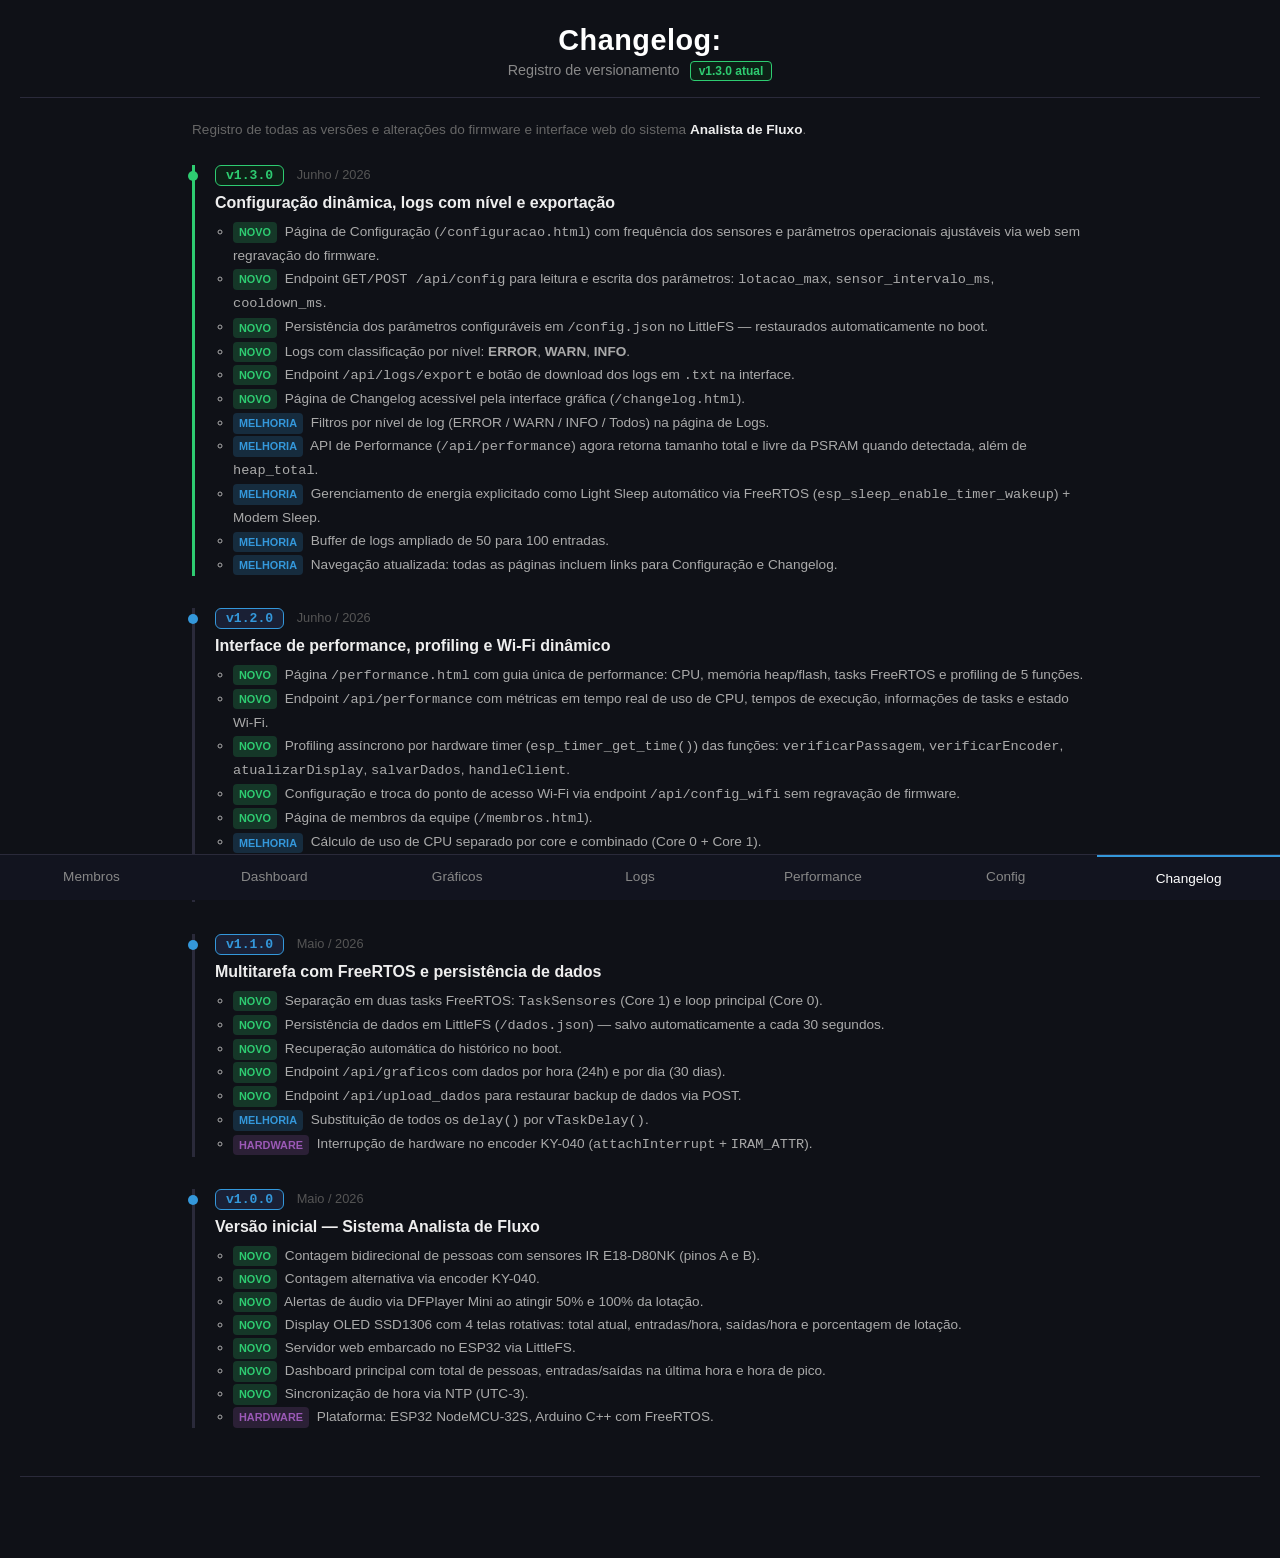
==== meu_projeto/data/changelog.html @ 3bee4d6a "Projeto estado atual 11/06" ====
<!DOCTYPE html>
<html lang="pt-BR">
<head>
  <meta charset="UTF-8">
  <meta name="viewport" content="width=device-width, initial-scale=1.0">
  <title>Changelog</title>
  <link rel="stylesheet" href="style.css">
  <style>
    .changelog-lista { list-style: none; padding: 0; margin: 0; }
    .changelog-entrada {
      border-left: 3px solid #2a2a3a; padding-left: 20px; margin-bottom: 32px;
      position: relative;
    }
    .changelog-entrada::before {
      content: ''; width: 10px; height: 10px; border-radius: 50%;
      background: #3498db; position: absolute; left: -7px; top: 6px;
    }
    .changelog-entrada.atual::before { background: #2ecc71; }
    .changelog-entrada.atual { border-left-color: #2ecc71; }
    .changelog-versao {
      display: inline-block; background: #1a2035; color: #3498db;
      border: 1px solid #3498db; border-radius: 6px;
      padding: 2px 10px; font-size: 0.82rem; font-weight: 700;
      margin-right: 8px; font-family: monospace;
    }
    .changelog-versao.atual { background: #0d2016; color: #2ecc71; border-color: #2ecc71; }
    .changelog-data { color: #555; font-size: 0.8rem; }
    .changelog-titulo { color: #eee; font-size: 1rem; font-weight: 600; margin: 8px 0 4px; }
    .changelog-itens { padding-left: 18px; margin: 8px 0 0; }
    .changelog-itens li { color: #aaa; font-size: 0.85rem; line-height: 1.7; }
    .badge-tipo {
      display: inline-block; font-size: 0.68rem; font-weight: 700;
      padding: 1px 6px; border-radius: 4px; margin-right: 4px;
      vertical-align: middle;
    }
    .badge-tipo.novo      { background: rgba(46,204,113,0.2);  color: #2ecc71; }
    .badge-tipo.melhoria  { background: rgba(52,152,219,0.2);  color: #3498db; }
    .badge-tipo.correcao  { background: rgba(231,76,60,0.2);   color: #e74c3c; }
    .badge-tipo.hardware  { background: rgba(155,89,182,0.2);  color: #9b59b6; }
    .versao-atual-badge {
      display: inline-block; background: #0d2016; color: #2ecc71;
      border: 1px solid #2ecc71; border-radius: 4px; padding: 2px 8px;
      font-size: 0.75rem; font-weight: 700; margin-left: 10px; vertical-align: middle;
    }
  </style>
</head>
<body>

  <header>
    <h1>Changelog:</h1>
    <p class="subtitle">Registro de versionamento<span class="versao-atual-badge">v1.3.0 atual</span></p>
  </header>

  <hr class="divisor">

  <section style="max-width: 70%; margin: 0 auto 48px;">
    <p style="color:#666; font-size:0.85rem; margin-bottom: 28px;">
      Registro de todas as versões e alterações do firmware e interface web do sistema <strong style="color:#eee;">Analista de Fluxo</strong>.
    </p>

    <ul class="changelog-lista">

      <!-- v1.3.0 — versão atual -->
      <li class="changelog-entrada atual">
        <span class="changelog-versao atual">v1.3.0</span>
        <span class="changelog-data">Junho / 2026</span>
        <div class="changelog-titulo">Configuração dinâmica, logs com nível e exportação</div>
        <ul class="changelog-itens">
          <li><span class="badge-tipo novo">NOVO</span> Página de Configuração (<code>/configuracao.html</code>) com frequência dos sensores e parâmetros operacionais ajustáveis via web sem regravação do firmware.</li>
          <li><span class="badge-tipo novo">NOVO</span> Endpoint <code>GET/POST /api/config</code> para leitura e escrita dos parâmetros: <code>lotacao_max</code>, <code>sensor_intervalo_ms</code>, <code>cooldown_ms</code>.</li>
          <li><span class="badge-tipo novo">NOVO</span> Persistência dos parâmetros configuráveis em <code>/config.json</code> no LittleFS — restaurados automaticamente no boot.</li>
          <li><span class="badge-tipo novo">NOVO</span> Logs com classificação por nível: <strong>ERROR</strong>, <strong>WARN</strong>, <strong>INFO</strong>.</li>
          <li><span class="badge-tipo novo">NOVO</span> Endpoint <code>/api/logs/export</code> e botão de download dos logs em <code>.txt</code> na interface.</li>
          <li><span class="badge-tipo novo">NOVO</span> Página de Changelog acessível pela interface gráfica (<code>/changelog.html</code>).</li>
          <li><span class="badge-tipo melhoria">MELHORIA</span> Filtros por nível de log (ERROR / WARN / INFO / Todos) na página de Logs.</li>
          <li><span class="badge-tipo melhoria">MELHORIA</span> API de Performance (<code>/api/performance</code>) agora retorna tamanho total e livre da PSRAM quando detectada, além de <code>heap_total</code>.</li>
          <li><span class="badge-tipo melhoria">MELHORIA</span> Gerenciamento de energia explicitado como Light Sleep automático via FreeRTOS (<code>esp_sleep_enable_timer_wakeup</code>) + Modem Sleep.</li>
          <li><span class="badge-tipo melhoria">MELHORIA</span> Buffer de logs ampliado de 50 para 100 entradas.</li>
          <li><span class="badge-tipo melhoria">MELHORIA</span> Navegação atualizada: todas as páginas incluem links para Configuração e Changelog.</li>
        </ul>
      </li>

      <!-- v1.2.0 -->
      <li class="changelog-entrada">
        <span class="changelog-versao">v1.2.0</span>
        <span class="changelog-data">Junho / 2026</span>
        <div class="changelog-titulo">Interface de performance, profiling e Wi-Fi dinâmico</div>
        <ul class="changelog-itens">
          <li><span class="badge-tipo novo">NOVO</span> Página <code>/performance.html</code> com guia única de performance: CPU, memória heap/flash, tasks FreeRTOS e profiling de 5 funções.</li>
          <li><span class="badge-tipo novo">NOVO</span> Endpoint <code>/api/performance</code> com métricas em tempo real de uso de CPU, tempos de execução, informações de tasks e estado Wi-Fi.</li>
          <li><span class="badge-tipo novo">NOVO</span> Profiling assíncrono por hardware timer (<code>esp_timer_get_time()</code>) das funções: <code>verificarPassagem</code>, <code>verificarEncoder</code>, <code>atualizarDisplay</code>, <code>salvarDados</code>, <code>handleClient</code>.</li>
          <li><span class="badge-tipo novo">NOVO</span> Configuração e troca do ponto de acesso Wi-Fi via endpoint <code>/api/config_wifi</code> sem regravação de firmware.</li>
          <li><span class="badge-tipo novo">NOVO</span> Página de membros da equipe (<code>/membros.html</code>).</li>
          <li><span class="badge-tipo melhoria">MELHORIA</span> Cálculo de uso de CPU separado por core e combinado (Core 0 + Core 1).</li>
          <li><span class="badge-tipo melhoria">MELHORIA</span> Modem Sleep ativado (<code>WiFi.setSleep(true)</code>) para redução de consumo energético.</li>
          <li><span class="badge-tipo correcao">CORREÇÃO</span> Conexão Wi-Fi refatorada para modo assíncrono sem bloqueio — elimina uso de <code>while()</code> sem yield durante a conexão.</li>
        </ul>
      </li>

      <!-- v1.1.0 -->
      <li class="changelog-entrada">
        <span class="changelog-versao">v1.1.0</span>
        <span class="changelog-data">Maio / 2026</span>
        <div class="changelog-titulo">Multitarefa com FreeRTOS e persistência de dados</div>
        <ul class="changelog-itens">
          <li><span class="badge-tipo novo">NOVO</span> Separação em duas tasks FreeRTOS: <code>TaskSensores</code> (Core 1) e loop principal (Core 0).</li>
          <li><span class="badge-tipo novo">NOVO</span> Persistência de dados em LittleFS (<code>/dados.json</code>) — salvo automaticamente a cada 30 segundos.</li>
          <li><span class="badge-tipo novo">NOVO</span> Recuperação automática do histórico no boot.</li>
          <li><span class="badge-tipo novo">NOVO</span> Endpoint <code>/api/graficos</code> com dados por hora (24h) e por dia (30 dias).</li>
          <li><span class="badge-tipo novo">NOVO</span> Endpoint <code>/api/upload_dados</code> para restaurar backup de dados via POST.</li>
          <li><span class="badge-tipo melhoria">MELHORIA</span> Substituição de todos os <code>delay()</code> por <code>vTaskDelay()</code>.</li>
          <li><span class="badge-tipo hardware">HARDWARE</span> Interrupção de hardware no encoder KY-040 (<code>attachInterrupt</code> + <code>IRAM_ATTR</code>).</li>
        </ul>
      </li>

      <!-- v1.0.0 -->
      <li class="changelog-entrada">
        <span class="changelog-versao">v1.0.0</span>
        <span class="changelog-data">Maio / 2026</span>
        <div class="changelog-titulo">Versão inicial — Sistema Analista de Fluxo</div>
        <ul class="changelog-itens">
          <li><span class="badge-tipo novo">NOVO</span> Contagem bidirecional de pessoas com sensores IR E18-D80NK (pinos A e B).</li>
          <li><span class="badge-tipo novo">NOVO</span> Contagem alternativa via encoder KY-040.</li>
          <li><span class="badge-tipo novo">NOVO</span> Alertas de áudio via DFPlayer Mini ao atingir 50% e 100% da lotação.</li>
          <li><span class="badge-tipo novo">NOVO</span> Display OLED SSD1306 com 4 telas rotativas: total atual, entradas/hora, saídas/hora e porcentagem de lotação.</li>
          <li><span class="badge-tipo novo">NOVO</span> Servidor web embarcado no ESP32 via LittleFS.</li>
          <li><span class="badge-tipo novo">NOVO</span> Dashboard principal com total de pessoas, entradas/saídas na última hora e hora de pico.</li>
          <li><span class="badge-tipo novo">NOVO</span> Sincronização de hora via NTP (UTC-3).</li>
          <li><span class="badge-tipo hardware">HARDWARE</span> Plataforma: ESP32 NodeMCU-32S, Arduino C++ com FreeRTOS.</li>
        </ul>
      </li>

    </ul>
  </section>

  <nav class="navegacao">
    <a href="/membros.html">Membros</a>
    <a href="/">Dashboard</a>
    <a href="/graficos.html">Gráficos</a>
    <a href="/logs.html">Logs</a>
    <a href="/performance.html">Performance</a>
    <a href="/configuracao.html">Config</a>
    <a href="/changelog.html" class="ativo">Changelog</a>
  </nav>

  <hr class="divisor">

</body>
</html>
---- meu_projeto/data/style.css ----
/* ============================================================
   RESET E BASE
   ============================================================ */
* {
  margin: 0;
  padding: 0;
  box-sizing: border-box;
}

body {
  font-family: 'Segoe UI', Tahoma, Geneva, Verdana, sans-serif;
  background-color: #0f1117;
  color: #e0e0e0;
  min-height: 100vh;
  padding-bottom: 80px; /* espaço para a nav fixa */
}

/* ============================================================
   HEADER
   ============================================================ */
header {
  padding: 24px 20px 16px;
  text-align: center;
}

header h1 {
  font-size: 1.8rem;
  font-weight: 700;
  color: #ffffff;
  letter-spacing: 0.5px;
}

.subtitle {
  font-size: 0.9rem;
  color: #888;
  margin-top: 4px;
}

/* ============================================================
   DIVISOR
   ============================================================ */
.divisor {
  border: none;
  border-top: 1px solid #2a2a3a;
  margin: 0 20px 24px;
}

/* ============================================================
   AVISO DE LOTAÇÃO
   ============================================================ */
.aviso-lotacao {
  background-color: #e74c3c;
  color: #fff;
  text-align: center;
  font-weight: 600;
  padding: 12px 20px;
  margin: 0 20px 20px;
  border-radius: 8px;
  font-size: 1rem;
  animation: piscar 1s infinite;
}

.oculto {
  display: none;
}

@keyframes piscar {
  0%, 100% { 
    opacity: 1; 
  }
  50% { 
    opacity: 0.5; 
  }
}

/* ============================================================
   CARDS — DASHBOARD
   ============================================================ */
.cards {
  display: grid;
  grid-template-columns: repeat(auto-fit, minmax(200px, 1fr));
  gap: 16px;
  padding: 0 20px 24px;
}

.card {
  background-color: #1a1d2e;
  border: 1px solid #2a2a3a;
  border-radius: 12px;
  padding: 20px;
  display: flex;
  flex-direction: column;
  gap: 8px;
}

.card-label {
  font-size: 0.8rem;
  color: #888;
  text-transform: uppercase;
  letter-spacing: 0.5px;
}

.card-valor {
  font-size: 2.2rem;
  font-weight: 700;
  color: #ffffff;
}

/* ============================================================
   BARRA DE PROGRESSO
   ============================================================ */
.barra-fundo {
  width: 100%;
  height: 8px;
  background-color: #2a2a3a;
  border-radius: 4px;
  overflow: hidden;
  margin-top: 4px;
}

.barra-progresso {
  height: 100%;
  width: 0%;
  border-radius: 4px;
  transition: width 0.5s ease, background-color 0.5s ease;
}

/* ============================================================
   GRÁFICOS
   ============================================================ */
.grafico-secao {
  padding: 0 20px 24px;
}

.grafico-secao h2 {
  font-size: 1.1rem;
  font-weight: 600;
  color: #ffffff;
  margin-bottom: 4px;
}

.grafico-descricao {
  font-size: 0.8rem;
  color: #888;
  margin-bottom: 16px;
}

.grafico-container {
  background-color: #1a1d2e;
  border: 1px solid #2a2a3a;
  border-radius: 12px;
  padding: 20px;
}

/* ============================================================
   LOGS
   ============================================================ */
.log-secao {
  padding: 0 20px 24px;
}

.log-header {
  display: flex;
  align-items: center;
  justify-content: space-between;
  margin-bottom: 4px;
}

.log-header h2 {
  font-size: 1.1rem;
  font-weight: 600;
  color: #ffffff;
}

.log-contador {
  font-size: 0.75rem;
  color: #888;
  background-color: #2a2a3a;
  padding: 3px 10px;
  border-radius: 20px;
}

.log-container {
  background-color: #1a1d2e;
  border: 1px solid #2a2a3a;
  border-radius: 12px;
  padding: 12px 16px;
  max-height: 300px;
  overflow-y: auto;
}

.log-linha {
  font-size: 0.82rem;
  font-family: 'Courier New', monospace;
  color: #b0b0c0;
  padding: 6px 0;
  border-bottom: 1px solid #2a2a3a;
  line-height: 1.4;
}

.log-linha:last-child {
  border-bottom: none;
}

.log-vazio {
  font-size: 0.85rem;
  color: #555;
  text-align: center;
  padding: 20px 0;
}

/* ============================================================
   TABELA DE HISTÓRICO
   ============================================================ */
.tabela-historico {
  width: 100%;
  border-collapse: collapse;
  font-size: 0.85rem;
}

.tabela-historico thead tr {
  background-color: #12141f;
}

.tabela-historico th {
  text-align: left;
  padding: 10px 12px;
  color: #888;
  font-weight: 600;
  font-size: 0.75rem;
  text-transform: uppercase;
  letter-spacing: 0.5px;
  border-bottom: 1px solid #2a2a3a;
}

.tabela-historico td {
  padding: 10px 12px;
  border-bottom: 1px solid #1e2030;
  color: #ccc;
}

.tabela-historico tbody tr:last-child td {
  border-bottom: none;
}

.linha-entrada {
  border-left: 3px solid #2ecc71;
}

.linha-saida {
  border-left: 3px solid #e74c3c;
}

/* ============================================================
   BADGES
   ============================================================ */
.badge {
  display: inline-block;
  padding: 3px 10px;
  border-radius: 20px;
  font-size: 0.75rem;
  font-weight: 600;
}

.badge-entrada {
  background-color: rgba(46, 204, 113, 0.15);
  color: #2ecc71;
}

.badge-saida {
  background-color: rgba(231, 76, 60, 0.15);
  color: #e74c3c;
}

/* ============================================================
   NAVEGAÇÃO FIXA
   ============================================================ */
.navegacao {
  position: fixed;
  bottom: 0;
  left: 0;
  right: 0;
  display: flex;
  background-color: #12141f;
  border-top: 1px solid #2a2a3a;
  z-index: 100;
}

.navegacao a {
  flex: 1;
  text-align: center;
  padding: 14px 0;
  color: #888;
  text-decoration: none;
  font-size: 0.85rem;
  font-weight: 500;
  transition: color 0.2s;
}

.navegacao a:hover {
  color: #ffffff;
}

.navegacao a.ativo {
  color: #ffffff;
  border-top: 2px solid #3498db;
}

/* ============================================================
   SCROLLBAR CUSTOMIZADA
   ============================================================ */
::-webkit-scrollbar {
  width: 6px;
}

::-webkit-scrollbar-track {
  background: #1a1d2e;
}

::-webkit-scrollbar-thumb {
  background: #2a2a3a;
  border-radius: 3px;
}

::-webkit-scrollbar-thumb:hover {
  background: #3a3a4a;
}

/* ============================================================
   RESPONSIVO
   ============================================================ */
@media (max-width: 480px) {
  header h1 {
    font-size: 1.4rem;
  }

  .card-valor {
    font-size: 1.8rem;
  }

  .cards {
    grid-template-columns: 1fr 1fr;
  }

  .tabela-historico th,
  .tabela-historico td {
    padding: 8px 8px;
    font-size: 0.78rem;
  }
}

/* ============================================================
   AJUSTES COMPLEMENTARES — PÁGINA DE MEMBROS
   ============================================================ */
.membro-card {
  align-items: center;
  text-align: center;
}

.membro-foto {
  width: 100px;
  height: 100px;
  border-radius: 50%;
  object-fit: cover;
  margin-bottom: 16px;
  border: 3px solid #3498db;
}

.membro-desc {
  font-size: 0.9rem;
  color: #ccc;
  line-height: 1.5;
  margin-bottom: 20px;
}

.membro-links {
  display: flex;
  gap: 16px;
}

.membro-links a {
  padding: 6px 12px;
  background-color: rgba(52, 152, 219, 0.1);
  color: #3498db;
  text-decoration: none;
  font-size: 0.85rem;
  font-weight: 600;
  border-radius: 6px;
  border: 1px solid rgba(52, 152, 219, 0.3);
  transition: all 0.2s ease;
}

.membro-links a:hover {
  background-color: #3498db;
  color: #ffffff;
}

/* ============================================================
   MEMBROS DA EQUIPE
   ============================================================ */
.membros-grid {
  display: grid;
  grid-template-columns: repeat(auto-fit, minmax(240px, 1fr));
  gap: 20px;
  padding: 0 20px 24px;
  max-width: 80%;
  margin: 0 auto;
}

.membro-card {
  background-color: #1a1d2e;
  border: 1px solid #2a2a3a;
  border-radius: 12px;
  padding: 24px;
  display: flex;
  flex-direction: column;
  align-items: center;
  text-align: center;
  transition: transform 0.2s ease, box-shadow 0.2s ease;
}

.membro-card:hover {
  transform: translateY(-5px);
  box-shadow: 0 8px 24px rgba(0, 0, 0, 0.5);
}

.membro-foto {
  width: 100px;
  height: 100px;
  border-radius: 50%;
  object-fit: cover;
  margin-bottom: 16px;
  border: 3px solid #3498db;
}

.membro-nome {
  font-size: 1.2rem;
  font-weight: 700;
  color: #ffffff;
  margin-bottom: 4px;
}

.membro-email {
  font-size: 0.85rem;
  color: #888;
  margin-bottom: 12px;
}

.membro-desc {
  font-size: 0.9rem;
  color: #ccc;
  line-height: 1.5;
  margin-bottom: 20px;
  flex-grow: 1; /* Faz os links ficarem alinhados na base se o texto variar de tamanho */
}

.membro-links {
  display: flex;
  gap: 16px;
}

.membro-links a {
  padding: 6px 12px;
  background-color: rgba(52, 152, 219, 0.1);
  color: #3498db;
  text-decoration: none;
  font-size: 0.85rem;
  font-weight: 600;
  border-radius: 6px;
  border: 1px solid rgba(52, 152, 219, 0.3);
  transition: all 0.2s ease;
}

.membro-links a:hover {
  background-color: #3498db;
  color: #ffffff;
}
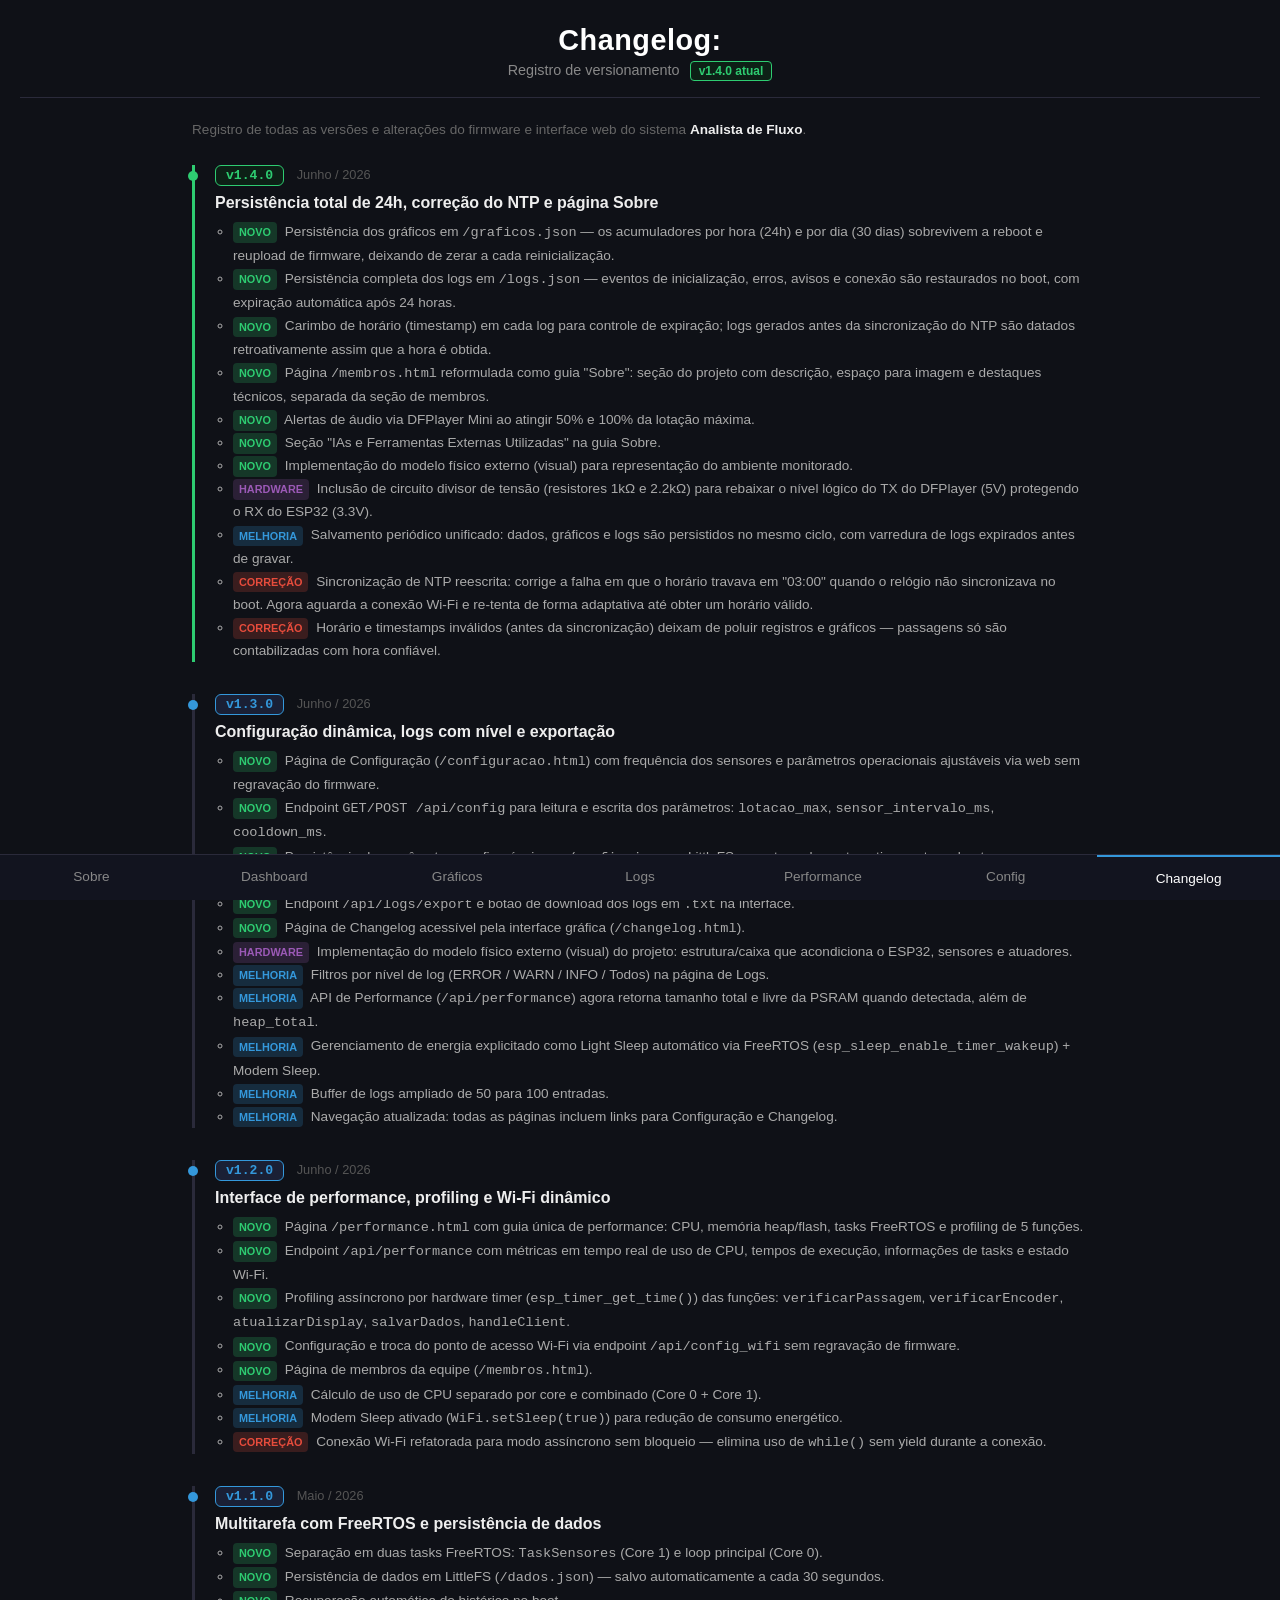
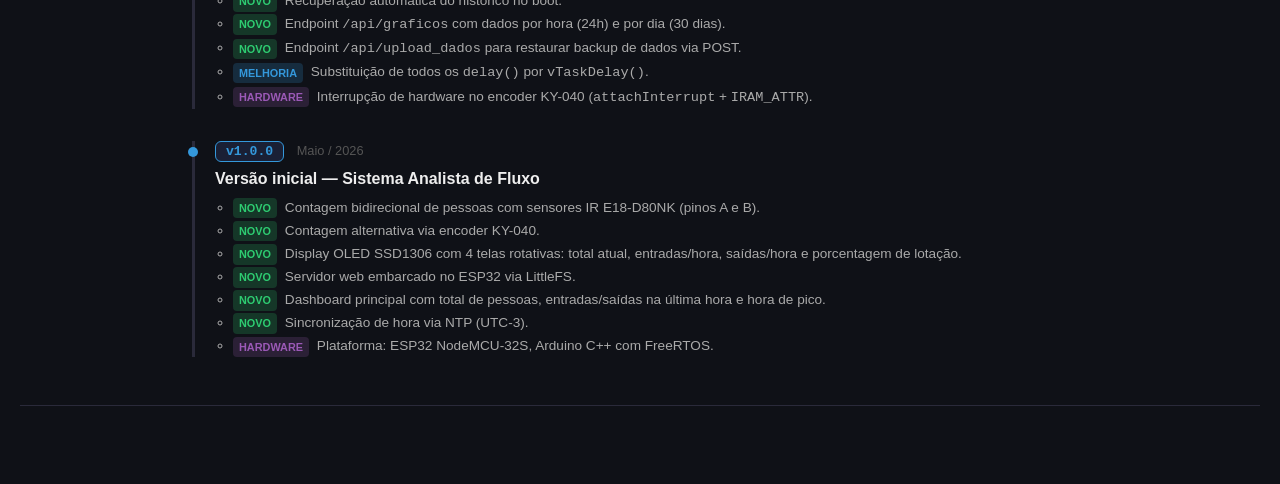
==== commit 59989b97: "Add files via upload" ====
--- a/meu_projeto/data/changelog.html
+++ b/meu_projeto/data/changelog.html
@@ -48,7 +48,7 @@
 
   <header>
     <h1>Changelog:</h1>
-    <p class="subtitle">Registro de versionamento<span class="versao-atual-badge">v1.3.0 atual</span></p>
+    <p class="subtitle">Registro de versionamento<span class="versao-atual-badge">v1.4.0 atual</span></p>
   </header>
 
   <hr class="divisor">
@@ -60,9 +60,29 @@
 
     <ul class="changelog-lista">
 
-      <!-- v1.3.0 — versão atual -->
+      <!-- v1.4.0 — versão atual -->
       <li class="changelog-entrada atual">
-        <span class="changelog-versao atual">v1.3.0</span>
+        <span class="changelog-versao atual">v1.4.0</span>
+        <span class="changelog-data">Junho / 2026</span>
+        <div class="changelog-titulo">Persistência total de 24h, correção do NTP e página Sobre</div>
+        <ul class="changelog-itens">
+          <li><span class="badge-tipo novo">NOVO</span> Persistência dos gráficos em <code>/graficos.json</code> — os acumuladores por hora (24h) e por dia (30 dias) sobrevivem a reboot e reupload de firmware, deixando de zerar a cada reinicialização.</li>
+          <li><span class="badge-tipo novo">NOVO</span> Persistência completa dos logs em <code>/logs.json</code> — eventos de inicialização, erros, avisos e conexão são restaurados no boot, com expiração automática após 24 horas.</li>
+          <li><span class="badge-tipo novo">NOVO</span> Carimbo de horário (timestamp) em cada log para controle de expiração; logs gerados antes da sincronização do NTP são datados retroativamente assim que a hora é obtida.</li>
+          <li><span class="badge-tipo novo">NOVO</span> Página <code>/membros.html</code> reformulada como guia "Sobre": seção do projeto com descrição, espaço para imagem e destaques técnicos, separada da seção de membros.</li>
+          <li><span class="badge-tipo novo">NOVO</span> Alertas de áudio via DFPlayer Mini ao atingir 50% e 100% da lotação máxima.</li>
+          <li><span class="badge-tipo novo">NOVO</span> Seção "IAs e Ferramentas Externas Utilizadas" na guia Sobre.</li>
+          <li><span class="badge-tipo novo">NOVO</span> Implementação do modelo físico externo (visual) para representação do ambiente monitorado.</li>
+          <li><span class="badge-tipo hardware">HARDWARE</span> Inclusão de circuito divisor de tensão (resistores 1kΩ e 2.2kΩ) para rebaixar o nível lógico do TX do DFPlayer (5V) protegendo o RX do ESP32 (3.3V).</li> 
+          <li><span class="badge-tipo melhoria">MELHORIA</span> Salvamento periódico unificado: dados, gráficos e logs são persistidos no mesmo ciclo, com varredura de logs expirados antes de gravar.</li>
+          <li><span class="badge-tipo correcao">CORREÇÃO</span> Sincronização de NTP reescrita: corrige a falha em que o horário travava em "03:00" quando o relógio não sincronizava no boot. Agora aguarda a conexão Wi-Fi e re-tenta de forma adaptativa até obter um horário válido.</li>
+          <li><span class="badge-tipo correcao">CORREÇÃO</span> Horário e timestamps inválidos (antes da sincronização) deixam de poluir registros e gráficos — passagens só são contabilizadas com hora confiável.</li>
+        </ul>
+      </li>
+
+      <!-- v1.3.0 -->
+      <li class="changelog-entrada">
+        <span class="changelog-versao">v1.3.0</span>
         <span class="changelog-data">Junho / 2026</span>
         <div class="changelog-titulo">Configuração dinâmica, logs com nível e exportação</div>
         <ul class="changelog-itens">
@@ -72,6 +92,7 @@
           <li><span class="badge-tipo novo">NOVO</span> Logs com classificação por nível: <strong>ERROR</strong>, <strong>WARN</strong>, <strong>INFO</strong>.</li>
           <li><span class="badge-tipo novo">NOVO</span> Endpoint <code>/api/logs/export</code> e botão de download dos logs em <code>.txt</code> na interface.</li>
           <li><span class="badge-tipo novo">NOVO</span> Página de Changelog acessível pela interface gráfica (<code>/changelog.html</code>).</li>
+          <li><span class="badge-tipo hardware">HARDWARE</span> Implementação do modelo físico externo (visual) do projeto: estrutura/caixa que acondiciona o ESP32, sensores e atuadores.</li>
           <li><span class="badge-tipo melhoria">MELHORIA</span> Filtros por nível de log (ERROR / WARN / INFO / Todos) na página de Logs.</li>
           <li><span class="badge-tipo melhoria">MELHORIA</span> API de Performance (<code>/api/performance</code>) agora retorna tamanho total e livre da PSRAM quando detectada, além de <code>heap_total</code>.</li>
           <li><span class="badge-tipo melhoria">MELHORIA</span> Gerenciamento de energia explicitado como Light Sleep automático via FreeRTOS (<code>esp_sleep_enable_timer_wakeup</code>) + Modem Sleep.</li>
@@ -107,7 +128,9 @@
           <li><span class="badge-tipo novo">NOVO</span> Persistência de dados em LittleFS (<code>/dados.json</code>) — salvo automaticamente a cada 30 segundos.</li>
           <li><span class="badge-tipo novo">NOVO</span> Recuperação automática do histórico no boot.</li>
           <li><span class="badge-tipo novo">NOVO</span> Endpoint <code>/api/graficos</code> com dados por hora (24h) e por dia (30 dias).</li>
+          <!--Se você digitar no navegador o IP do seu dispositivo seguido desse caminho (ex: 192.168.1.100/api/graficos), o ESP32 vai responder entregando um pacote de texto (geralmente em formato JSON) contendo todo o histórico de dados salvos nas últimas 24 horas e nos últimos 30 dias.-->
           <li><span class="badge-tipo novo">NOVO</span> Endpoint <code>/api/upload_dados</code> para restaurar backup de dados via POST.</li>
+          <!--Esse é um guichê de recebimento. O método "POST" significa que um computador ou celular pode enviar um arquivo de backup para essa URL. O ESP32 vai pegar esse arquivo e restaurar o histórico antigo na memória dele.-->
           <li><span class="badge-tipo melhoria">MELHORIA</span> Substituição de todos os <code>delay()</code> por <code>vTaskDelay()</code>.</li>
           <li><span class="badge-tipo hardware">HARDWARE</span> Interrupção de hardware no encoder KY-040 (<code>attachInterrupt</code> + <code>IRAM_ATTR</code>).</li>
         </ul>
@@ -121,7 +144,6 @@
         <ul class="changelog-itens">
           <li><span class="badge-tipo novo">NOVO</span> Contagem bidirecional de pessoas com sensores IR E18-D80NK (pinos A e B).</li>
           <li><span class="badge-tipo novo">NOVO</span> Contagem alternativa via encoder KY-040.</li>
-          <li><span class="badge-tipo novo">NOVO</span> Alertas de áudio via DFPlayer Mini ao atingir 50% e 100% da lotação.</li>
           <li><span class="badge-tipo novo">NOVO</span> Display OLED SSD1306 com 4 telas rotativas: total atual, entradas/hora, saídas/hora e porcentagem de lotação.</li>
           <li><span class="badge-tipo novo">NOVO</span> Servidor web embarcado no ESP32 via LittleFS.</li>
           <li><span class="badge-tipo novo">NOVO</span> Dashboard principal com total de pessoas, entradas/saídas na última hora e hora de pico.</li>
@@ -134,7 +156,7 @@
   </section>
 
   <nav class="navegacao">
-    <a href="/membros.html">Membros</a>
+    <a href="/membros.html">Sobre</a>
     <a href="/">Dashboard</a>
     <a href="/graficos.html">Gráficos</a>
     <a href="/logs.html">Logs</a>
@@ -146,4 +168,4 @@
   <hr class="divisor">
 
 </body>
-</html>
+</html>
